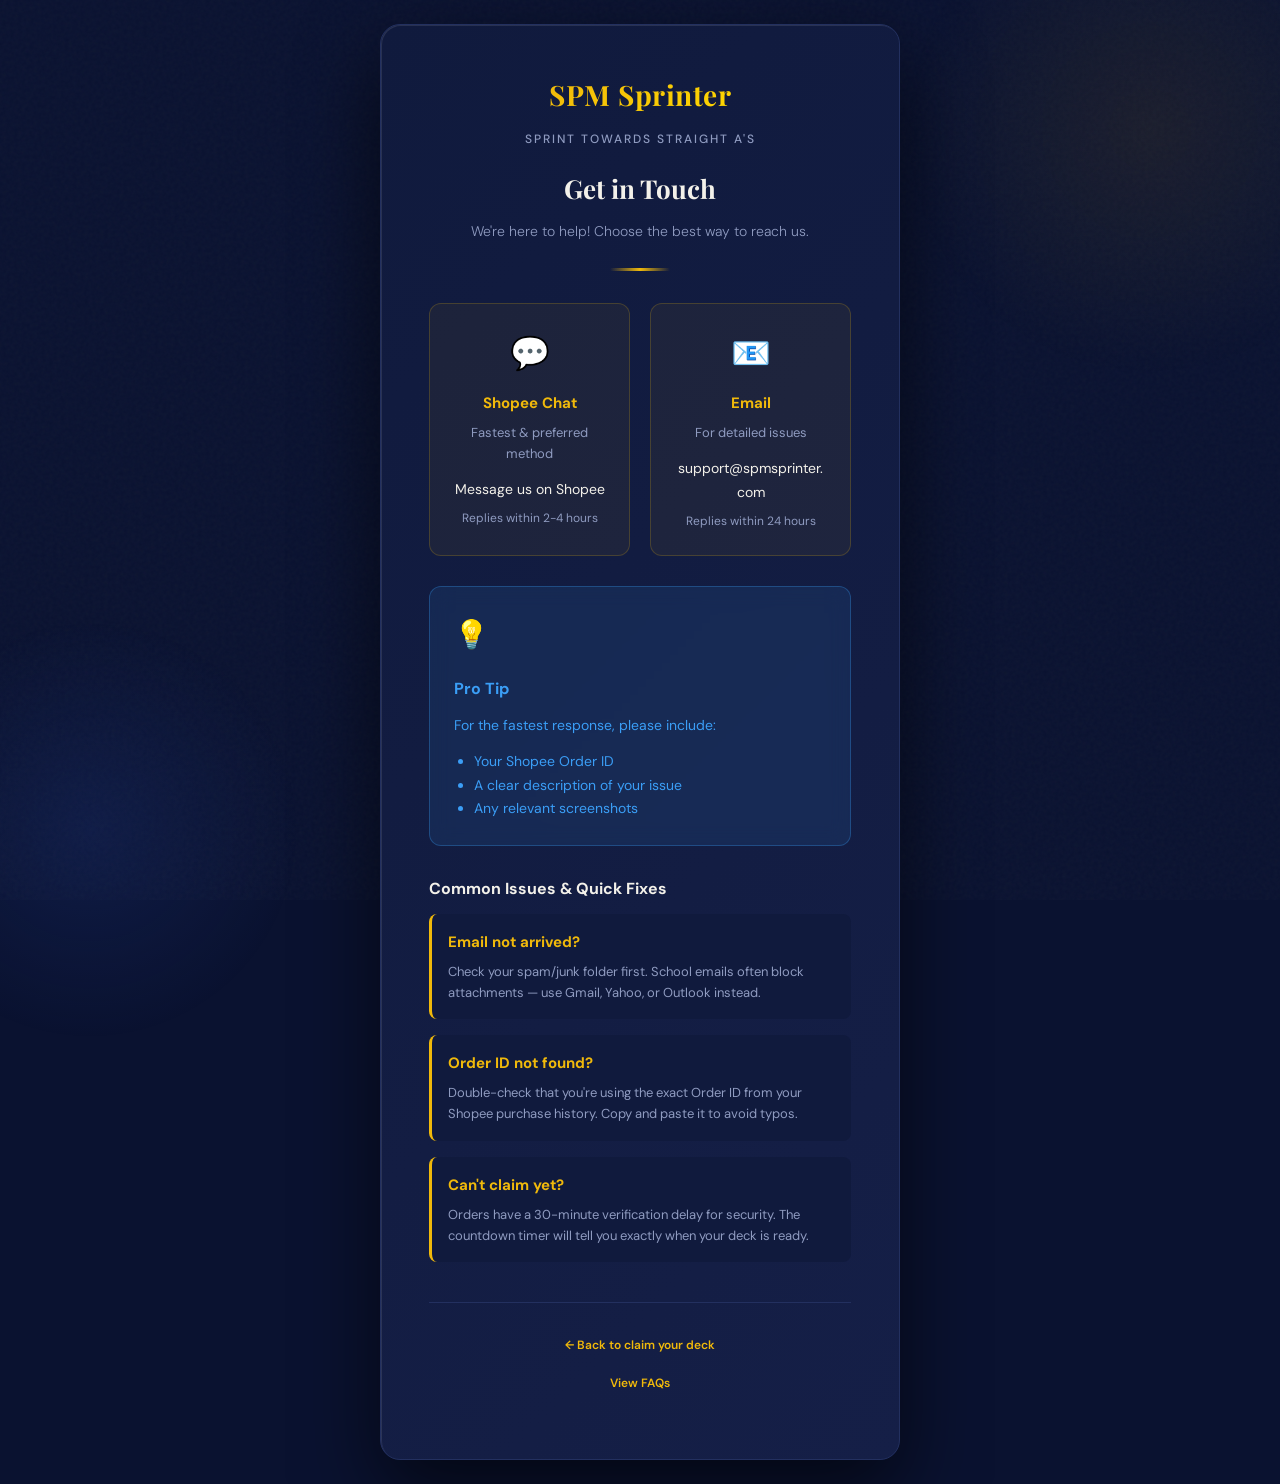
==== contact.html @ 293d3f5a "Initial SPM Sprinter project setup with UI/UX redesign - Enhanced landing page with premium navy/gol" ====
<!DOCTYPE html>
<html lang="en">
<head>
  <meta charset="UTF-8">
  <meta name="viewport" content="width=device-width, initial-scale=1.0">
  <meta name="description" content="Contact SPM Sprinter for support with orders and study decks.">
  <title>Contact Us — SPM Sprinter</title>
  <link href="https://fonts.googleapis.com/css2?family=Playfair+Display:wght@400;700&family=DM+Sans:wght@300;400;500;700&display=swap" rel="stylesheet">
  <link rel="stylesheet" href="styles.css">
  <style>
    .contact-methods { display: grid; grid-template-columns: 1fr 1fr; gap: 20px; margin-bottom: 30px; }
    .contact-card { background: rgba(240, 185, 11, 0.05); border: 1px solid rgba(240, 185, 11, 0.2); border-radius: var(--radius-md); padding: 24px; text-align: center; transition: all 0.3s ease; }
    .contact-card:hover { background: rgba(240, 185, 11, 0.1); border-color: var(--accent-gold); transform: translateY(-2px); }
    .contact-icon { font-size: 32px; display: block; margin-bottom: 12px; }
    .contact-title { font-weight: 700; color: var(--accent-gold); margin-bottom: 8px; }
    .contact-link { color: var(--text-primary); text-decoration: none; word-break: break-all; font-size: 14px; }
    .contact-link:hover { color: var(--accent-gold); text-decoration: underline; }
    .response-time { color: var(--text-secondary); font-size: 12px; margin-top: 8px; }
    @media (max-width: 600px) {
      .contact-methods { grid-template-columns: 1fr; }
    }
  </style>
</head>
<body>
  <div class="glow glow-primary"></div>
  <div class="glow glow-secondary"></div>

  <main class="container">
    <div class="card">
      <div class="logo-section">
        <h1 class="brand-title">SPM Sprinter</h1>
        <p class="brand-tagline">Sprint Towards Straight A's</p>
      </div>

      <h2 class="page-title">Get in Touch</h2>
      <p class="page-subtitle">We're here to help! Choose the best way to reach us.</p>
      <div class="divider"></div>

      <div class="contact-methods">
        <div class="contact-card">
          <span class="contact-icon">💬</span>
          <div class="contact-title">Shopee Chat</div>
          <p style="color: var(--text-secondary); font-size: 13px; margin-bottom: 12px;">Fastest & preferred method</p>
          <a href="https://shopee.com.my/spmsprinter" target="_blank" class="contact-link">Message us on Shopee</a>
          <div class="response-time">Replies within 2-4 hours</div>
        </div>

        <div class="contact-card">
          <span class="contact-icon">📧</span>
          <div class="contact-title">Email</div>
          <p style="color: var(--text-secondary); font-size: 13px; margin-bottom: 12px;">For detailed issues</p>
          <a href="mailto:support@spmsprinter.com" class="contact-link">support@spmsprinter.com</a>
          <div class="response-time">Replies within 24 hours</div>
        </div>
      </div>

      <div class="lz-alert info" style="background: rgba(59, 158, 246, 0.1); border-color: rgba(59, 158, 246, 0.3); color: #3b9ef6;">
        <span class="lz-alert-icon">💡</span>
        <span class="lz-alert-title">Pro Tip</span>
        For the fastest response, please include:
        <ul style="margin-top: 12px; margin-left: 20px;">
          <li>Your Shopee Order ID</li>
          <li>A clear description of your issue</li>
          <li>Any relevant screenshots</li>
        </ul>
      </div>

      <h3 style="font-size: 16px; font-weight: 700; margin-top: 30px; margin-bottom: 12px; color: var(--text-primary);">Common Issues & Quick Fixes</h3>

      <div style="background: var(--surface); border-left: 3px solid var(--accent-gold); padding: 16px; border-radius: var(--radius-sm); margin-bottom: 16px;">
        <strong style="color: var(--accent-gold);">Email not arrived?</strong>
        <p style="color: var(--text-secondary); margin-top: 8px; font-size: 13px;">
          Check your spam/junk folder first. School emails often block attachments — use Gmail, Yahoo, or Outlook instead.
        </p>
      </div>

      <div style="background: var(--surface); border-left: 3px solid var(--accent-gold); padding: 16px; border-radius: var(--radius-sm); margin-bottom: 16px;">
        <strong style="color: var(--accent-gold);">Order ID not found?</strong>
        <p style="color: var(--text-secondary); margin-top: 8px; font-size: 13px;">
          Double-check that you're using the exact Order ID from your Shopee purchase history. Copy and paste it to avoid typos.
        </p>
      </div>

      <div style="background: var(--surface); border-left: 3px solid var(--accent-gold); padding: 16px; border-radius: var(--radius-sm);">
        <strong style="color: var(--accent-gold);">Can't claim yet?</strong>
        <p style="color: var(--text-secondary); margin-top: 8px; font-size: 13px;">
          Orders have a 30-minute verification delay for security. The countdown timer will tell you exactly when your deck is ready.
        </p>
      </div>

      <footer class="card-footer" style="margin-top: 40px;">
        <p><a href="index.html" class="footer-link">← Back to claim your deck</a></p>
        <p><a href="faq.html" class="footer-link">View FAQs</a></p>
      </footer>
    </div>
  </main>
</body>
</html>
---- styles.css ----
/* ══════════════════════════════════════════════════════════════
   SPM SPRINTER — Enhanced UI/UX Stylesheet
   ═════════════════════════════════════════════════════════════ */

:root {
  /* Brand Colors */
  --primary-dark: #0a1230;
  --primary-navy: #14224a;
  --secondary-navy: #1a2d5a;
  --accent-gold: #f0b90b;
  --accent-gold-dark: #cc9c00;
  --accent-gold-light: #ffd700;

  /* Neutrals */
  --text-primary: #f3f1ea;
  --text-secondary: #8f9bc0;
  --text-muted: #6b7599;
  --surface: #101a3d;
  --surface-light: #151f47;
  --border: #23305f;
  --border-light: #2a3a6f;

  /* Status Colors */
  --success: #4caf7d;
  --error: #e05c5c;
  --warning: #f0a500;
  --info: #3b9ef6;

  /* Spacing */
  --spacing-xs: 6px;
  --spacing-sm: 12px;
  --spacing-md: 16px;
  --spacing-lg: 24px;
  --spacing-xl: 32px;
  --spacing-2xl: 48px;

  /* Border Radius */
  --radius-sm: 8px;
  --radius-md: 12px;
  --radius-lg: 20px;

  /* Typography */
  --font-serif: 'Playfair Display', serif;
  --font-sans: 'DM Sans', sans-serif;
}

/* ──────────────────── RESET & BASE ─────────────────────── */
* {
  margin: 0;
  padding: 0;
  box-sizing: border-box;
}

html {
  scroll-behavior: smooth;
}

body {
  background: var(--primary-dark);
  color: var(--text-primary);
  font-family: var(--font-sans);
  font-size: 15px;
  line-height: 1.6;
  min-height: 100vh;
  display: flex;
  flex-direction: column;
  align-items: center;
  justify-content: center;
  padding: var(--spacing-lg);
  overflow-x: hidden;
  position: relative;
}

body::before {
  content: '';
  position: fixed;
  inset: 0;
  background-image: url("data:image/svg+xml,%3Csvg viewBox='0 0 256 256' xmlns='http://www.w3.org/2000/svg'%3E%3Cfilter id='noise'%3E%3CfeTurbulence type='fractalNoise' baseFrequency='0.9' numOctaves='4' stitchTiles='stitch'/%3E%3C/filter%3E%3Crect width='100%25' height='100%25' filter='url(%23noise)' opacity='0.03'/%3E%3C/svg%3E");
  pointer-events: none;
  z-index: 0;
}

/* ──────────────────── GLOWS & EFFECTS ─────────────────────── */
.glow {
  position: fixed;
  border-radius: 50%;
  pointer-events: none;
  z-index: 0;
  opacity: 0.6;
}

.glow-primary {
  width: 500px;
  height: 500px;
  top: -120px;
  right: -120px;
  background: radial-gradient(circle, rgba(240, 185, 11, 0.12) 0%, transparent 70%);
  animation: float 8s ease-in-out infinite;
}

.glow-secondary {
  width: 420px;
  height: 420px;
  bottom: -140px;
  left: -120px;
  background: radial-gradient(circle, rgba(33, 60, 140, 0.4) 0%, transparent 70%);
  animation: float-reverse 10s ease-in-out infinite;
}

@keyframes float {
  0%, 100% { transform: translate(0, 0); }
  50% { transform: translate(30px, -30px); }
}

@keyframes float-reverse {
  0%, 100% { transform: translate(0, 0); }
  50% { transform: translate(-30px, 30px); }
}

/* ──────────────────── LAYOUT ─────────────────────── */
.container {
  position: relative;
  z-index: 1;
  width: 100%;
  display: flex;
  justify-content: center;
}

.card {
  background: linear-gradient(135deg, var(--surface) 0%, var(--surface-light) 100%);
  border: 1px solid var(--border);
  border-radius: var(--radius-lg);
  padding: var(--spacing-2xl);
  width: 100%;
  max-width: 520px;
  box-shadow:
    0 32px 80px rgba(0, 0, 0, 0.6),
    inset 1px 1px 0 rgba(255, 255, 255, 0.1);
  animation: slideUp 0.6s ease-out;
  backdrop-filter: blur(10px);
}

@keyframes slideUp {
  from {
    opacity: 0;
    transform: translateY(20px);
  }
  to {
    opacity: 1;
    transform: translateY(0);
  }
}

/* ──────────────────── HEADER ─────────────────────── */
.logo-section {
  display: flex;
  flex-direction: column;
  align-items: center;
  margin-bottom: var(--spacing-lg);
  animation: fadeIn 0.8s ease-out;
}

.logo-image {
  width: 120px;
  height: auto;
  object-fit: contain;
  margin-bottom: var(--spacing-md);
  filter: drop-shadow(0 4px 12px rgba(240, 185, 11, 0.2));
  animation: slideDown 0.6s ease-out;
}

.brand-title {
  font-family: var(--font-serif);
  font-size: 28px;
  font-weight: 700;
  letter-spacing: 0.5px;
  margin-bottom: var(--spacing-xs);
  background: linear-gradient(135deg, var(--accent-gold), var(--accent-gold-light));
  -webkit-background-clip: text;
  -webkit-text-fill-color: transparent;
  background-clip: text;
}

.brand-tagline {
  font-size: 12px;
  font-weight: 500;
  letter-spacing: 2px;
  text-transform: uppercase;
  color: var(--text-secondary);
  margin-top: var(--spacing-xs);
}

.page-title {
  font-family: var(--font-serif);
  font-size: 26px;
  font-weight: 700;
  line-height: 1.2;
  margin-bottom: var(--spacing-md);
  text-align: center;
  color: var(--text-primary);
}

.page-subtitle {
  color: var(--text-secondary);
  font-size: 14px;
  font-weight: 300;
  text-align: center;
  margin-bottom: var(--spacing-lg);
  line-height: 1.7;
}

.divider {
  width: 60px;
  height: 3px;
  background: linear-gradient(90deg, transparent, var(--accent-gold), transparent);
  margin: var(--spacing-lg) auto var(--spacing-xl);
  border-radius: 2px;
  animation: expandWidth 0.8s ease-out;
}

@keyframes expandWidth {
  from { width: 0; }
  to { width: 60px; }
}

/* ──────────────────── FORM ELEMENTS ─────────────────────── */
.field {
  margin-bottom: var(--spacing-lg);
  animation: fadeIn 0.6s ease-out;
}

.lz-label {
  display: block;
  font-size: 11px;
  font-weight: 600;
  letter-spacing: 1.5px;
  text-transform: uppercase;
  color: var(--text-secondary);
  margin-bottom: var(--spacing-md);
  transition: color 0.3s ease;
}

.field:focus-within .lz-label {
  color: var(--accent-gold);
}

.lz-input {
  width: 100%;
  background: var(--primary-dark);
  border: 1.5px solid var(--border);
  border-radius: var(--radius-md);
  padding: 14px 16px;
  color: var(--text-primary);
  font-family: var(--font-sans);
  font-size: 15px;
  transition: all 0.3s cubic-bezier(0.4, 0, 0.2, 1);
  outline: none;
}

.lz-input::placeholder {
  color: var(--text-muted);
}

.lz-input:focus {
  border-color: var(--accent-gold);
  background: linear-gradient(135deg, var(--primary-dark) 0%, var(--primary-dark) 100%);
  box-shadow:
    0 0 0 3px rgba(240, 185, 11, 0.15),
    inset 0 1px 3px rgba(240, 185, 11, 0.1);
}

.lz-input.err {
  border-color: var(--error);
  box-shadow: 0 0 0 3px rgba(224, 92, 92, 0.1);
}

.lz-hint {
  color: var(--text-secondary);
  font-size: 12px;
  margin-top: var(--spacing-sm);
  line-height: 1.6;
  opacity: 0.9;
}

.lz-err-msg {
  display: none;
  color: var(--error);
  font-size: 12px;
  margin-top: var(--spacing-sm);
  font-weight: 500;
  animation: shake 0.4s ease-out;
}

.lz-err-msg.show {
  display: block;
}

@keyframes shake {
  0%, 100% { transform: translateX(0); }
  25% { transform: translateX(-8px); }
  75% { transform: translateX(8px); }
}

/* ──────────────────── BUTTONS ─────────────────────── */
.lz-btn {
  width: 100%;
  padding: 15px;
  background: linear-gradient(135deg, var(--accent-gold), var(--accent-gold-dark));
  color: var(--primary-navy);
  border: none;
  border-radius: var(--radius-md);
  font-family: var(--font-sans);
  font-size: 15px;
  font-weight: 700;
  cursor: pointer;
  margin-top: var(--spacing-md);
  transition: all 0.3s cubic-bezier(0.4, 0, 0.2, 1);
  box-shadow: 0 4px 15px rgba(240, 185, 11, 0.3);
  letter-spacing: 0.5px;
  position: relative;
  overflow: hidden;
}

.lz-btn::before {
  content: '';
  position: absolute;
  top: 0;
  left: -100%;
  width: 100%;
  height: 100%;
  background: linear-gradient(90deg, transparent, rgba(255, 255, 255, 0.3), transparent);
  transition: left 0.5s ease;
}

.lz-btn:hover::before {
  left: 100%;
}

.lz-btn:hover {
  background: linear-gradient(135deg, var(--accent-gold-dark), var(--accent-gold));
  box-shadow: 0 6px 25px rgba(240, 185, 11, 0.4);
  transform: translateY(-2px);
}

.lz-btn:active {
  transform: translateY(0);
  box-shadow: 0 2px 8px rgba(240, 185, 11, 0.2);
}

.lz-btn-ghost {
  width: 100%;
  padding: 13px;
  background: transparent;
  color: var(--text-secondary);
  border: 1.5px solid var(--border);
  border-radius: var(--radius-md);
  font-family: var(--font-sans);
  font-size: 14px;
  font-weight: 600;
  cursor: pointer;
  margin-top: var(--spacing-md);
  transition: all 0.3s ease;
}

.lz-btn-ghost:hover {
  border-color: var(--accent-gold);
  color: var(--accent-gold);
  background: rgba(240, 185, 11, 0.05);
}

.lz-btn-ghost:active {
  transform: scale(0.98);
}

/* ──────────────────── LOADING STATE ─────────────────────── */
.lz-loading {
  display: flex;
  flex-direction: column;
  align-items: center;
  padding: var(--spacing-2xl) 0 var(--spacing-lg);
  animation: fadeIn 0.3s ease;
}

.lz-spinner {
  width: 48px;
  height: 48px;
  border: 3px solid rgba(240, 185, 11, 0.2);
  border-top: 3px solid var(--accent-gold);
  border-radius: 50%;
  animation: spin 0.8s linear infinite;
  margin-bottom: var(--spacing-lg);
  box-shadow: 0 0 15px rgba(240, 185, 11, 0.2);
}

@keyframes spin {
  to { transform: rotate(360deg); }
}

.lz-loading-title {
  font-size: 16px;
  font-weight: 600;
  color: var(--text-primary);
  margin-bottom: var(--spacing-sm);
  text-align: center;
}

.lz-loading-sub {
  font-size: 13px;
  color: var(--text-secondary);
  text-align: center;
  line-height: 1.8;
}

/* ──────────────────── ALERTS ─────────────────────── */
.lz-alert {
  border-radius: var(--radius-md);
  padding: var(--spacing-lg);
  font-size: 14px;
  line-height: 1.7;
  animation: slideDown 0.4s ease;
  margin-bottom: var(--spacing-lg);
  border: 1px solid;
  backdrop-filter: blur(10px);
}

.lz-alert-icon {
  font-size: 28px;
  display: block;
  margin-bottom: var(--spacing-md);
  animation: bounce 0.6s ease;
}

.lz-alert-title {
  font-size: 16px;
  font-weight: 700;
  display: block;
  margin-bottom: var(--spacing-sm);
}

.lz-alert.success {
  background: rgba(76, 175, 125, 0.1);
  border-color: rgba(76, 175, 125, 0.4);
  color: var(--success);
}

.lz-alert.fail {
  background: rgba(224, 92, 92, 0.1);
  border-color: rgba(224, 92, 92, 0.4);
  color: var(--error);
}

.lz-alert.warning {
  background: rgba(240, 185, 11, 0.1);
  border-color: rgba(240, 185, 11, 0.4);
  color: var(--accent-gold);
}

.lz-alert.waiting {
  background: rgba(240, 165, 0, 0.08);
  border-color: rgba(240, 165, 0, 0.3);
  color: var(--warning);
  text-align: center;
}

.lz-alert a {
  color: inherit;
  font-weight: 700;
  text-decoration: underline;
  transition: opacity 0.3s ease;
}

.lz-alert a:hover {
  opacity: 0.8;
}

@keyframes bounce {
  0%, 100% { transform: translateY(0); }
  50% { transform: translateY(-4px); }
}

@keyframes slideDown {
  from {
    opacity: 0;
    transform: translateY(-10px);
  }
  to {
    opacity: 1;
    transform: translateY(0);
  }
}

/* ──────────────────── COUNTDOWN ─────────────────────── */
.lz-countdown {
  font-size: 48px;
  font-weight: 700;
  font-family: var(--font-serif);
  letter-spacing: 3px;
  margin: var(--spacing-lg) 0 var(--spacing-sm);
  color: var(--accent-gold);
  text-shadow: 0 2px 8px rgba(240, 185, 11, 0.3);
  animation: pulse 1s ease-in-out infinite;
}

@keyframes pulse {
  0%, 100% { transform: scale(1); }
  50% { transform: scale(1.02); }
}

.lz-countdown-sub {
  font-size: 13px;
  opacity: 0.8;
  color: var(--text-secondary);
}

/* ──────────────────── CONFIRMATION BOX ─────────────────────── */
.lz-confirm-box {
  background: rgba(240, 185, 11, 0.08);
  border: 1px solid rgba(240, 185, 11, 0.25);
  border-radius: var(--radius-md);
  padding: var(--spacing-lg);
  margin-bottom: var(--spacing-lg);
  font-size: 14px;
  color: var(--text-secondary);
  line-height: 1.8;
  backdrop-filter: blur(10px);
}

.lz-confirm-email {
  color: var(--accent-gold);
  font-size: 16px;
  font-weight: 700;
  display: block;
  margin-bottom: var(--spacing-md);
  word-break: break-all;
  padding: var(--spacing-md);
  background: rgba(240, 185, 11, 0.05);
  border-radius: var(--radius-sm);
}

/* ──────────────────── FOOTER ─────────────────────── */
.card-footer {
  margin-top: var(--spacing-2xl);
  padding-top: var(--spacing-xl);
  border-top: 1px solid var(--border);
  text-align: center;
  font-size: 12px;
  color: var(--text-secondary);
  line-height: 1.8;
}

.card-footer p {
  margin-bottom: var(--spacing-md);
}

.footer-link {
  color: var(--accent-gold);
  text-decoration: none;
  font-weight: 600;
  transition: all 0.3s ease;
  position: relative;
}

.footer-link::after {
  content: '';
  position: absolute;
  bottom: -2px;
  left: 0;
  width: 0;
  height: 1px;
  background: var(--accent-gold);
  transition: width 0.3s ease;
}

.footer-link:hover::after {
  width: 100%;
}

.footer-support {
  font-size: 11px;
  color: var(--text-muted);
  margin-top: var(--spacing-lg);
}

/* ──────────────────── ANIMATIONS ─────────────────────── */
@keyframes fadeIn {
  from { opacity: 0; }
  to { opacity: 1; }
}

/* ──────────────────── APP CONTAINER ─────────────────────── */
.app-container {
  min-height: 300px;
}

/* ──────────────────── RESPONSIVE ─────────────────────── */
@media (max-width: 600px) {
  body {
    padding: var(--spacing-md);
  }

  .card {
    padding: var(--spacing-xl);
    border-radius: var(--radius-md);
  }

  .logo-image {
    width: 100px;
  }

  .brand-title {
    font-size: 24px;
  }

  .page-title {
    font-size: 22px;
  }

  .page-subtitle {
    font-size: 13px;
  }

  .lz-btn, .lz-btn-ghost {
    padding: 13px;
    font-size: 14px;
  }

  .lz-countdown {
    font-size: 40px;
  }

  .lz-alert {
    padding: var(--spacing-md);
  }

  .lz-alert-icon {
    font-size: 24px;
  }

  .card-footer {
    font-size: 11px;
  }

  .glow-primary {
    width: 300px;
    height: 300px;
    top: -80px;
    right: -80px;
  }

  .glow-secondary {
    width: 250px;
    height: 250px;
    bottom: -100px;
    left: -100px;
  }
}

@media (max-width: 400px) {
  .card {
    padding: var(--spacing-lg);
  }

  .logo-image {
    width: 80px;
  }

  .brand-title {
    font-size: 20px;
  }

  .page-title {
    font-size: 20px;
  }

  .lz-countdown {
    font-size: 36px;
  }
}

/* ──────────────────── PRINT ─────────────────────── */
@media print {
  body {
    background: white;
  }

  .card {
    box-shadow: none;
    border: 1px solid #ddd;
  }

  .glow, .glow2 {
    display: none;
  }
}
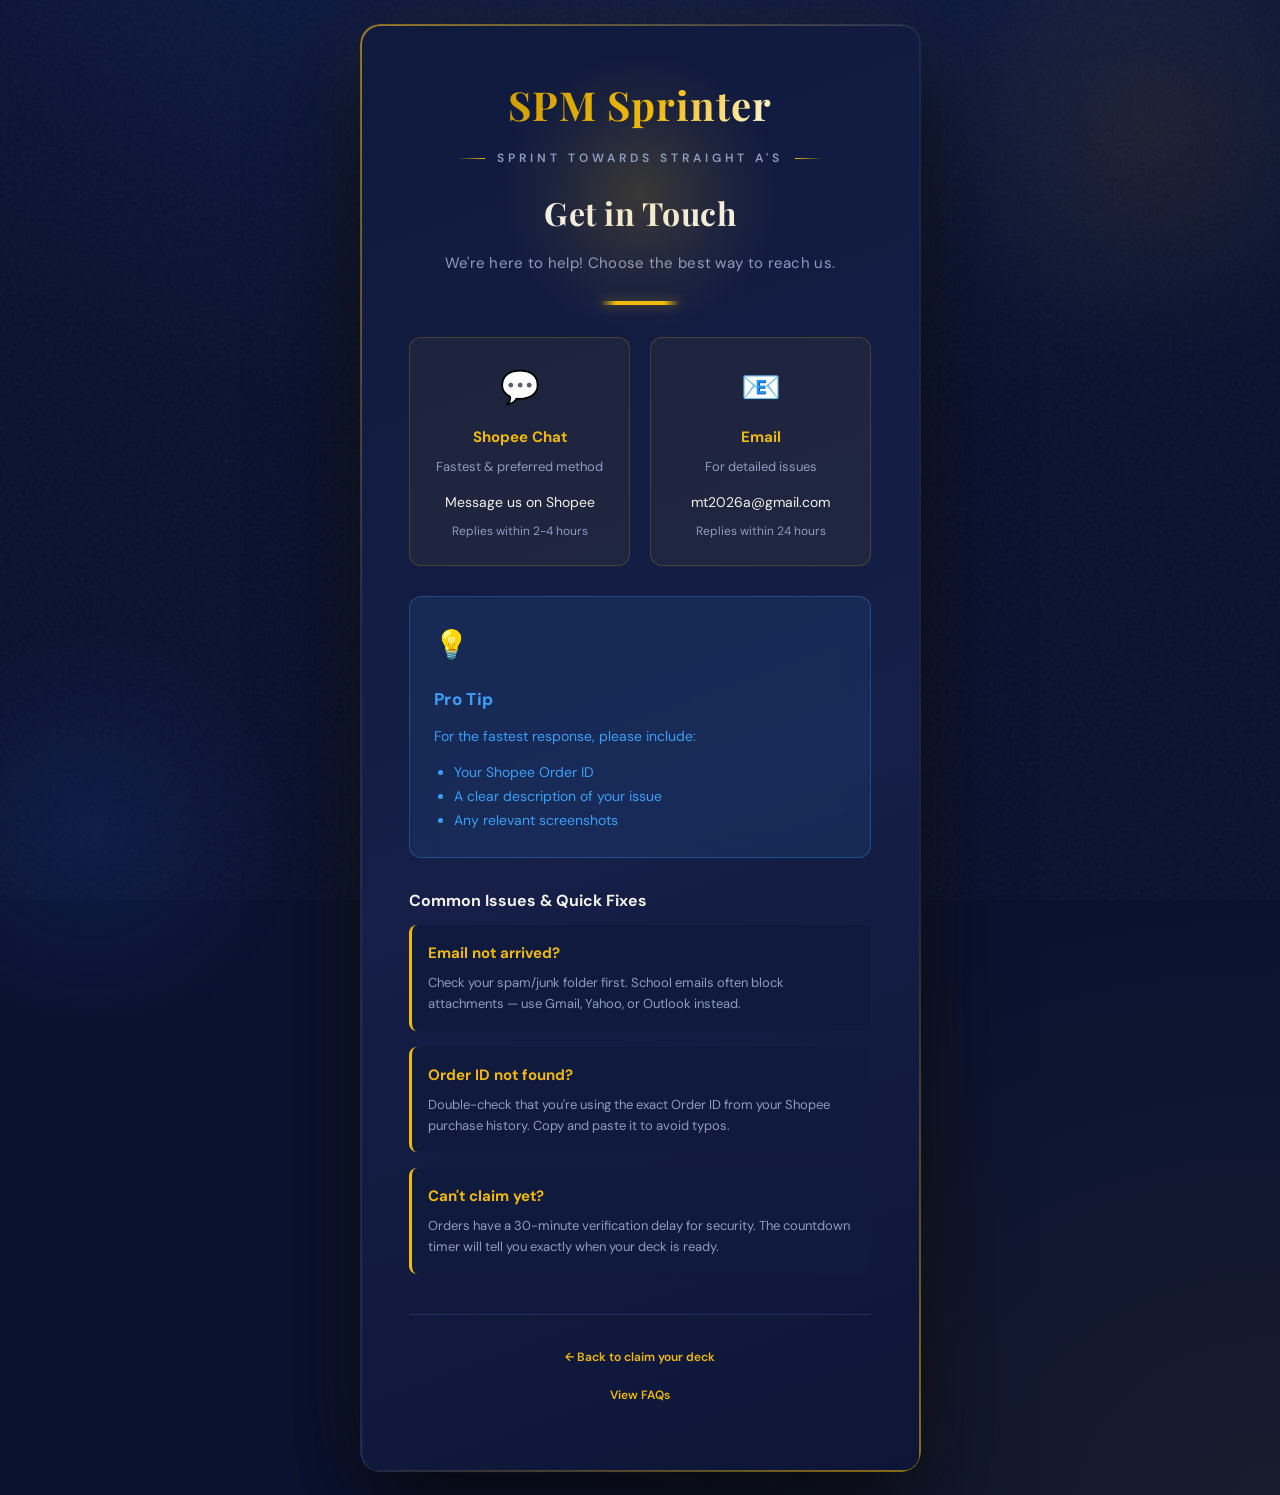
==== commit 7e59aed0: "Update: HTML study deck info, how-to modal, and support email - FAQ: study deck is HTML (not PDF), v" ====
--- a/contact.html
+++ b/contact.html
@@ -49,7 +49,7 @@
           <span class="contact-icon">📧</span>
           <div class="contact-title">Email</div>
           <p style="color: var(--text-secondary); font-size: 13px; margin-bottom: 12px;">For detailed issues</p>
-          <a href="mailto:support@spmsprinter.com" class="contact-link">support@spmsprinter.com</a>
+          <a href="mailto:mt2026a@gmail.com" class="contact-link">mt2026a@gmail.com</a>
           <div class="response-time">Replies within 24 hours</div>
         </div>
       </div>
--- a/styles.css
+++ b/styles.css
@@ -56,7 +56,10 @@
 }
 
 body {
-  background: var(--primary-dark);
+  background:
+    radial-gradient(ellipse 80% 50% at 50% -20%, rgba(33, 60, 140, 0.35), transparent),
+    radial-gradient(ellipse 60% 40% at 100% 100%, rgba(240, 185, 11, 0.06), transparent),
+    var(--primary-dark);
   color: var(--text-primary);
   font-family: var(--font-sans);
   font-size: 15px;
@@ -127,17 +130,40 @@
 }
 
 .card {
-  background: linear-gradient(135deg, var(--surface) 0%, var(--surface-light) 100%);
-  border: 1px solid var(--border);
+  background: linear-gradient(160deg, var(--surface) 0%, var(--surface-light) 55%, #0d1636 100%);
   border-radius: var(--radius-lg);
   padding: var(--spacing-2xl);
   width: 100%;
-  max-width: 520px;
+  max-width: 560px;
   box-shadow:
-    0 32px 80px rgba(0, 0, 0, 0.6),
-    inset 1px 1px 0 rgba(255, 255, 255, 0.1);
+    0 40px 100px rgba(0, 0, 0, 0.7),
+    0 0 80px rgba(240, 185, 11, 0.08),
+    inset 1px 1px 0 rgba(255, 255, 255, 0.12);
   animation: slideUp 0.6s ease-out;
   backdrop-filter: blur(10px);
+  position: relative;
+  border: 1.5px solid transparent;
+  background-clip: padding-box;
+}
+
+/* Animated gradient border ring */
+.card::before {
+  content: '';
+  position: absolute;
+  inset: -1.5px;
+  border-radius: var(--radius-lg);
+  padding: 1.5px;
+  background: linear-gradient(
+    var(--border-angle, 135deg),
+    rgba(240, 185, 11, 0.55),
+    rgba(35, 48, 95, 0.6) 30%,
+    rgba(35, 48, 95, 0.6) 70%,
+    rgba(240, 185, 11, 0.55)
+  );
+  -webkit-mask: linear-gradient(#fff 0 0) content-box, linear-gradient(#fff 0 0);
+  -webkit-mask-composite: xor;
+  mask-composite: exclude;
+  pointer-events: none;
 }
 
 @keyframes slideUp {
@@ -160,67 +186,124 @@
   animation: fadeIn 0.8s ease-out;
 }
 
+.logo-section {
+  position: relative;
+}
+
+.logo-section::before {
+  content: '';
+  position: absolute;
+  top: -20px;
+  left: 50%;
+  transform: translateX(-50%);
+  width: 280px;
+  height: 280px;
+  background: radial-gradient(circle, rgba(240, 185, 11, 0.18) 0%, rgba(240, 185, 11, 0.05) 45%, transparent 70%);
+  pointer-events: none;
+  animation: haloPulse 4s ease-in-out infinite;
+}
+
+@keyframes haloPulse {
+  0%, 100% { opacity: 0.8; transform: translateX(-50%) scale(1); }
+  50% { opacity: 1; transform: translateX(-50%) scale(1.08); }
+}
+
 .logo-image {
-  width: 120px;
+  width: 300px;
   height: auto;
   object-fit: contain;
   margin-bottom: var(--spacing-md);
-  filter: drop-shadow(0 4px 12px rgba(240, 185, 11, 0.2));
+  filter: drop-shadow(0 12px 32px rgba(240, 185, 11, 0.35));
   animation: slideDown 0.6s ease-out;
+  transition: transform 0.4s cubic-bezier(0.34, 1.56, 0.64, 1);
+  position: relative;
+  z-index: 1;
+}
+
+.logo-image:hover {
+  transform: scale(1.06) rotate(-1deg);
 }
 
 .brand-title {
   font-family: var(--font-serif);
-  font-size: 28px;
+  font-size: 40px;
   font-weight: 700;
-  letter-spacing: 0.5px;
-  margin-bottom: var(--spacing-xs);
-  background: linear-gradient(135deg, var(--accent-gold), var(--accent-gold-light));
+  letter-spacing: 1px;
+  margin-bottom: 4px;
+  background: linear-gradient(120deg, #cc9c00 0%, var(--accent-gold) 30%, #fff3c4 50%, var(--accent-gold) 70%, #cc9c00 100%);
+  background-size: 200% auto;
   -webkit-background-clip: text;
   -webkit-text-fill-color: transparent;
   background-clip: text;
+  animation: shimmer 5s linear infinite;
+  position: relative;
+  z-index: 1;
+}
+
+@keyframes shimmer {
+  to { background-position: 200% center; }
 }
 
 .brand-tagline {
   font-size: 12px;
-  font-weight: 500;
-  letter-spacing: 2px;
+  font-weight: 600;
+  letter-spacing: 4px;
   text-transform: uppercase;
   color: var(--text-secondary);
-  margin-top: var(--spacing-xs);
+  margin-top: 8px;
+  display: flex;
+  align-items: center;
+  gap: 12px;
+  position: relative;
+  z-index: 1;
+}
+
+.brand-tagline::before,
+.brand-tagline::after {
+  content: '';
+  width: 28px;
+  height: 1px;
+  background: linear-gradient(90deg, transparent, var(--accent-gold));
+}
+
+.brand-tagline::after {
+  background: linear-gradient(90deg, var(--accent-gold), transparent);
 }
 
 .page-title {
   font-family: var(--font-serif);
-  font-size: 26px;
+  font-size: 32px;
   font-weight: 700;
-  line-height: 1.2;
+  line-height: 1.3;
   margin-bottom: var(--spacing-md);
   text-align: center;
   color: var(--text-primary);
+  letter-spacing: 0.5px;
 }
 
 .page-subtitle {
   color: var(--text-secondary);
-  font-size: 14px;
-  font-weight: 300;
+  font-size: 15px;
+  font-weight: 400;
   text-align: center;
   margin-bottom: var(--spacing-lg);
-  line-height: 1.7;
+  line-height: 1.8;
+  letter-spacing: 0.3px;
 }
 
 .divider {
-  width: 60px;
-  height: 3px;
-  background: linear-gradient(90deg, transparent, var(--accent-gold), transparent);
+  width: 80px;
+  height: 4px;
+  background: linear-gradient(90deg, transparent, var(--accent-gold) 20%, var(--accent-gold) 80%, transparent);
   margin: var(--spacing-lg) auto var(--spacing-xl);
   border-radius: 2px;
   animation: expandWidth 0.8s ease-out;
+  box-shadow: 0 0 12px rgba(240, 185, 11, 0.4);
 }
 
 @keyframes expandWidth {
-  from { width: 0; }
-  to { width: 60px; }
+  from { width: 0; opacity: 0; }
+  to { width: 80px; opacity: 1; }
 }
 
 /* ──────────────────── FORM ELEMENTS ─────────────────────── */
@@ -231,17 +314,19 @@
 
 .lz-label {
   display: block;
-  font-size: 11px;
-  font-weight: 600;
-  letter-spacing: 1.5px;
+  font-size: 12px;
+  font-weight: 700;
+  letter-spacing: 2px;
   text-transform: uppercase;
   color: var(--text-secondary);
   margin-bottom: var(--spacing-md);
-  transition: color 0.3s ease;
+  transition: all 0.3s ease;
+  font-family: var(--font-sans);
 }
 
 .field:focus-within .lz-label {
   color: var(--accent-gold);
+  transform: translateX(2px);
 }
 
 .lz-input {
@@ -304,21 +389,22 @@
 /* ──────────────────── BUTTONS ─────────────────────── */
 .lz-btn {
   width: 100%;
-  padding: 15px;
+  padding: 16px 20px;
   background: linear-gradient(135deg, var(--accent-gold), var(--accent-gold-dark));
   color: var(--primary-navy);
   border: none;
   border-radius: var(--radius-md);
   font-family: var(--font-sans);
-  font-size: 15px;
+  font-size: 16px;
   font-weight: 700;
   cursor: pointer;
   margin-top: var(--spacing-md);
   transition: all 0.3s cubic-bezier(0.4, 0, 0.2, 1);
-  box-shadow: 0 4px 15px rgba(240, 185, 11, 0.3);
-  letter-spacing: 0.5px;
+  box-shadow: 0 6px 20px rgba(240, 185, 11, 0.35);
+  letter-spacing: 0.6px;
   position: relative;
   overflow: hidden;
+  text-transform: uppercase;
 }
 
 .lz-btn::before {
@@ -328,7 +414,7 @@
   left: -100%;
   width: 100%;
   height: 100%;
-  background: linear-gradient(90deg, transparent, rgba(255, 255, 255, 0.3), transparent);
+  background: linear-gradient(90deg, transparent, rgba(255, 255, 255, 0.4), transparent);
   transition: left 0.5s ease;
 }
 
@@ -338,13 +424,13 @@
 
 .lz-btn:hover {
   background: linear-gradient(135deg, var(--accent-gold-dark), var(--accent-gold));
-  box-shadow: 0 6px 25px rgba(240, 185, 11, 0.4);
-  transform: translateY(-2px);
+  box-shadow: 0 8px 30px rgba(240, 185, 11, 0.5);
+  transform: translateY(-3px);
 }
 
 .lz-btn:active {
-  transform: translateY(0);
-  box-shadow: 0 2px 8px rgba(240, 185, 11, 0.2);
+  transform: translateY(-1px);
+  box-shadow: 0 4px 12px rgba(240, 185, 11, 0.3);
 }
 
 .lz-btn-ghost {
@@ -431,10 +517,11 @@
 }
 
 .lz-alert-title {
-  font-size: 16px;
-  font-weight: 700;
+  font-size: 17px;
+  font-weight: 800;
   display: block;
   margin-bottom: var(--spacing-sm);
+  letter-spacing: 0.3px;
 }
 
 .lz-alert.success {
@@ -587,6 +674,139 @@
   to { opacity: 1; }
 }
 
+/* ──────────────────── TRUST BADGES ─────────────────────── */
+.trust-badges {
+  display: flex;
+  justify-content: center;
+  gap: var(--spacing-sm);
+  margin-bottom: var(--spacing-xl);
+  flex-wrap: wrap;
+}
+
+.trust-badge {
+  display: inline-flex;
+  align-items: center;
+  gap: 6px;
+  font-size: 11px;
+  font-weight: 600;
+  letter-spacing: 0.8px;
+  text-transform: uppercase;
+  color: var(--text-secondary);
+  background: rgba(240, 185, 11, 0.06);
+  border: 1px solid rgba(240, 185, 11, 0.18);
+  border-radius: 999px;
+  padding: 7px 14px;
+  transition: all 0.3s ease;
+}
+
+.trust-badge:hover {
+  border-color: rgba(240, 185, 11, 0.45);
+  color: var(--accent-gold);
+  transform: translateY(-1px);
+}
+
+.trust-badge-button {
+  cursor: pointer;
+  background: rgba(240, 185, 11, 0.12);
+  border: 1.5px solid rgba(240, 185, 11, 0.35);
+  color: var(--accent-gold);
+  font-size: 12px;
+  padding: 9px 16px;
+}
+
+.trust-badge-button:hover {
+  background: rgba(240, 185, 11, 0.2);
+  border-color: var(--accent-gold);
+  transform: translateY(-2px);
+}
+
+/* ──────────────────── MODAL ─────────────────────── */
+.modal-overlay {
+  position: fixed;
+  inset: 0;
+  background: rgba(0, 0, 0, 0.5);
+  z-index: 998;
+  animation: fadeIn 0.3s ease;
+}
+
+.modal {
+  position: fixed;
+  top: 50%;
+  left: 50%;
+  transform: translate(-50%, -50%);
+  background: linear-gradient(135deg, var(--surface) 0%, var(--surface-light) 100%);
+  border: 1px solid var(--border);
+  border-radius: var(--radius-lg);
+  max-width: 500px;
+  width: 90vw;
+  max-height: 85vh;
+  overflow-y: auto;
+  z-index: 999;
+  animation: slideUp 0.4s ease;
+  box-shadow: 0 40px 100px rgba(0, 0, 0, 0.8);
+}
+
+.modal-header {
+  display: flex;
+  justify-content: space-between;
+  align-items: center;
+  padding: var(--spacing-lg) var(--spacing-xl);
+  border-bottom: 1px solid var(--border);
+}
+
+.modal-header h2 {
+  font-family: var(--font-serif);
+  font-size: 22px;
+  font-weight: 700;
+  color: var(--text-primary);
+  margin: 0;
+}
+
+.modal-close {
+  background: none;
+  border: none;
+  color: var(--text-secondary);
+  font-size: 24px;
+  cursor: pointer;
+  transition: color 0.3s ease;
+}
+
+.modal-close:hover {
+  color: var(--accent-gold);
+}
+
+.modal-body {
+  padding: var(--spacing-xl);
+}
+
+.modal-footer {
+  padding: var(--spacing-lg) var(--spacing-xl);
+  border-top: 1px solid var(--border);
+  text-align: center;
+}
+
+.how-to-step {
+  background: rgba(240, 185, 11, 0.05);
+  border-left: 3px solid var(--accent-gold);
+  padding: 14px 16px;
+  border-radius: var(--radius-sm);
+  margin-bottom: 14px;
+}
+
+.how-to-step h3 {
+  font-size: 14px;
+  font-weight: 700;
+  color: var(--accent-gold);
+  margin: 0 0 6px;
+}
+
+.how-to-step p {
+  color: var(--text-secondary);
+  font-size: 13px;
+  line-height: 1.6;
+  margin: 0;
+}
+
 /* ──────────────────── APP CONTAINER ─────────────────────── */
 .app-container {
   min-height: 300px;
@@ -604,15 +824,20 @@
   }
 
   .logo-image {
-    width: 100px;
+    width: 240px;
+  }
+
+  .logo-section::before {
+    width: 250px;
+    height: 250px;
   }
 
   .brand-title {
+    font-size: 30px;
+  }
+
+  .page-title {
     font-size: 24px;
-  }
-
-  .page-title {
-    font-size: 22px;
   }
 
   .page-subtitle {
@@ -661,11 +886,11 @@
   }
 
   .logo-image {
-    width: 80px;
+    width: 200px;
   }
 
   .brand-title {
-    font-size: 20px;
+    font-size: 26px;
   }
 
   .page-title {
